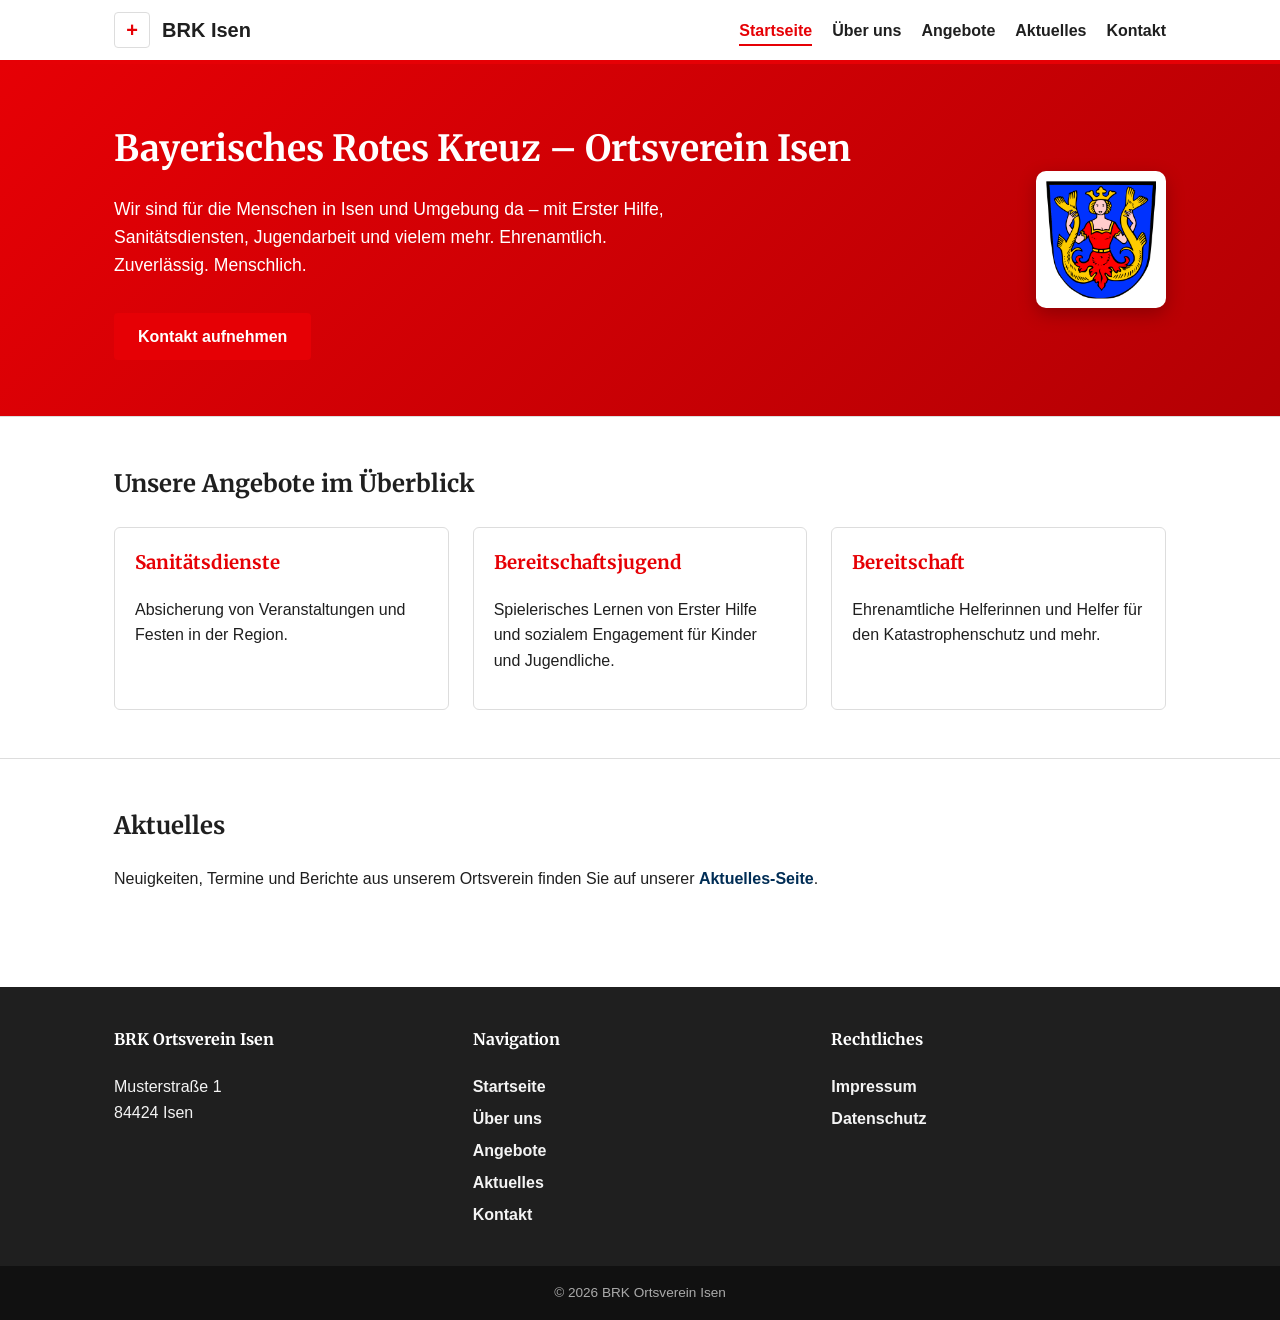
==== index.html @ 42ccf0a8 "Wappen des Marktes Isen im Startseiten-Banner ergänzen Nutzer-Upload (PNG, aus Chat extrahiert – Bil" ====
<!DOCTYPE html>
<html lang="de">
<head>
  <meta charset="UTF-8" />
  <meta name="viewport" content="width=device-width, initial-scale=1.0" />
  <title>BRK Isen – Startseite</title>
  <meta name="description" content="Willkommen beim Bayerischen Roten Kreuz, Ortsverein Isen. Informationen zu unseren Angeboten, Aktuellem und Kontaktmöglichkeiten." />
  <link rel="preconnect" href="https://fonts.googleapis.com" />
  <link rel="preconnect" href="https://fonts.gstatic.com" crossorigin />
  <link href="https://fonts.googleapis.com/css2?family=Merriweather:wght@400;700;900&display=swap" rel="stylesheet" />
  <link rel="stylesheet" href="css/style.css" />
</head>
<body>
  <header class="site-header">
    <div class="container">
      <a href="index.html" class="brand">
        <span class="logo-cross" aria-hidden="true">+</span>
        <span>BRK Isen</span>
      </a>
      <button class="nav-toggle" aria-label="Menü öffnen" aria-expanded="false">&#9776;</button>
      <nav class="main-nav" aria-label="Hauptnavigation">
        <ul>
          <li><a href="index.html" aria-current="page">Startseite</a></li>
          <li><a href="ueber-uns.html">Über uns</a></li>
          <li><a href="angebote.html">Angebote</a></li>
          <li><a href="aktuelles.html">Aktuelles</a></li>
          <li><a href="kontakt.html">Kontakt</a></li>
        </ul>
      </nav>
    </div>
  </header>

  <main>
    <section class="hero">
      <div class="container hero-inner">
        <div class="hero-text">
          <h1>Bayerisches Rotes Kreuz – Ortsverein Isen</h1>
          <p>Wir sind für die Menschen in Isen und Umgebung da – mit Erster Hilfe, Sanitätsdiensten, Jugendarbeit und vielem mehr. Ehrenamtlich. Zuverlässig. Menschlich.</p>
          <a class="btn btn-primary" href="kontakt.html">Kontakt aufnehmen</a>
        </div>
        <img class="hero-wappen" src="assets/img/wappen-isen.png" alt="Wappen des Marktes Isen" width="700" height="744" />
      </div>
    </section>

    <section>
      <div class="container">
        <h2 class="section-title">Unsere Angebote im Überblick</h2>
        <div class="card-grid">
          <div class="card">
            <h3>Sanitätsdienste</h3>
            <p>Absicherung von Veranstaltungen und Festen in der Region.</p>
          </div>
          <div class="card">
            <h3>Bereitschaftsjugend</h3>
            <p>Spielerisches Lernen von Erster Hilfe und sozialem Engagement für Kinder und Jugendliche.</p>
          </div>
          <div class="card">
            <h3>Bereitschaft</h3>
            <p>Ehrenamtliche Helferinnen und Helfer für den Katastrophenschutz und mehr.</p>
          </div>
        </div>
      </div>
    </section>

    <section>
      <div class="container">
        <h2 class="section-title">Aktuelles</h2>
        <p>Neuigkeiten, Termine und Berichte aus unserem Ortsverein finden Sie auf unserer <a href="aktuelles.html">Aktuelles-Seite</a>.</p>
      </div>
    </section>
  </main>

  <footer class="site-footer">
    <div class="container">
      <div>
        <h4>BRK Ortsverein Isen</h4>
        <p>Musterstraße 1<br />84424 Isen</p>
      </div>
      <div>
        <h4>Navigation</h4>
        <ul>
          <li><a href="index.html">Startseite</a></li>
          <li><a href="ueber-uns.html">Über uns</a></li>
          <li><a href="angebote.html">Angebote</a></li>
          <li><a href="aktuelles.html">Aktuelles</a></li>
          <li><a href="kontakt.html">Kontakt</a></li>
        </ul>
      </div>
      <div>
        <h4>Rechtliches</h4>
        <ul>
          <li><a href="impressum.html">Impressum</a></li>
          <li><a href="datenschutz.html">Datenschutz</a></li>
        </ul>
      </div>
    </div>
    <div class="footer-bottom">
      &copy; <span data-current-year>2026</span> BRK Ortsverein Isen
    </div>
  </footer>

  <script src="js/main.js"></script>
</body>
</html>
---- css/style.css ----
/* BRK Isen - Grundgerüst Stylesheet
   Farb- und Schrift-Tokens gemäß DRK-Corporate-Design, siehe
   docs/styleguide/tokens.md für Quellen und Belege. */

:root {
  /* Primärfarben (DRK-Rot, RGB 230/0/5 = #E60005, RAL 3020) */
  --color-red: #e60005;
  --color-red-dark: #b40004;
  --color-red-soft: #e46450; /* "weiches Rot" für Web laut Styleguide */

  /* Sekundärfarbe (DRK-Dunkelblau, RGB 0/45/85 = #002D55, RAL 5003) */
  --color-blue-dark: #002d55;

  --color-black: #000000;
  --color-dark: #1f1f1f;
  --color-gray: #555555;
  --color-light-gray: #f4f4f4;
  --color-border: #dddddd;
  --color-white: #ffffff;
  --max-width: 1100px;

  /* Schrift: Merriweather (Headlines) + Helvetica/Arial (Fließtext),
     siehe docs/styleguide/tokens.md */
  --font-heading: "Merriweather", Georgia, serif;
  --font-body: "Helvetica Neue", Helvetica, Arial, sans-serif;
}

* {
  box-sizing: border-box;
}

html {
  scroll-behavior: smooth;
}

body {
  margin: 0;
  font-family: var(--font-body);
  color: var(--color-dark);
  line-height: 1.6;
  background: var(--color-white);
}

h1,
h2,
h3,
h4,
h5,
h6 {
  font-family: var(--font-heading);
}

img {
  max-width: 100%;
  display: block;
}

/* Fließtext-Links: DRK-Dunkelblau, fett (Neue Helvetica Bold laut Styleguide) */
a {
  color: var(--color-blue-dark);
  font-weight: 700;
  text-decoration: none;
}

a:hover {
  text-decoration: underline;
}

.container {
  max-width: var(--max-width);
  margin: 0 auto;
  padding: 0 1.5rem;
}

/* Header */

.site-header {
  background: var(--color-white);
  border-bottom: 4px solid var(--color-red);
  position: sticky;
  top: 0;
  z-index: 100;
}

.site-header .container {
  display: flex;
  align-items: center;
  justify-content: space-between;
  padding-top: 0.75rem;
  padding-bottom: 0.75rem;
  flex-wrap: wrap;
  gap: 0.5rem;
}

.brand {
  display: flex;
  align-items: center;
  gap: 0.75rem;
  font-weight: bold;
  font-size: 1.25rem;
  color: var(--color-dark);
}

.brand:hover {
  text-decoration: none;
}

/* Rotkreuz-Symbol: laut Styleguide immer rot auf weißem Grund, nie
   umgefärbt oder invertiert. */
.brand .logo-cross {
  display: inline-flex;
  align-items: center;
  justify-content: center;
  width: 2.25rem;
  height: 2.25rem;
  background: var(--color-white);
  color: var(--color-red);
  border: 1px solid var(--color-border);
  font-weight: 900;
  border-radius: 4px;
}

.main-nav ul {
  display: flex;
  gap: 1.25rem;
  list-style: none;
  margin: 0;
  padding: 0;
  flex-wrap: wrap;
}

.main-nav a {
  color: var(--color-dark);
  font-weight: 600;
  padding: 0.35rem 0;
  border-bottom: 2px solid transparent;
}

.main-nav a:hover,
.main-nav a[aria-current="page"] {
  color: var(--color-red);
  border-bottom-color: var(--color-red);
  text-decoration: none;
}

/* Hero */

.hero {
  background: linear-gradient(135deg, var(--color-red) 0%, var(--color-red-dark) 100%);
  color: var(--color-white);
  padding: 3.5rem 0;
}

.hero-inner {
  display: flex;
  align-items: center;
  justify-content: space-between;
  gap: 2rem;
  flex-wrap: wrap;
}

.hero-text {
  flex: 1 1 320px;
}

.hero h1 {
  margin: 0 0 0.75rem;
  font-size: 2.25rem;
}

.hero p {
  max-width: 60ch;
  font-size: 1.1rem;
}

.hero .btn {
  margin-top: 1rem;
}

/* Wappen des Marktes Isen: eigene Bildmarke der Gemeinde, kein Teil des
   DRK-Corporate-Designs – daher bewusst auf weißer Grundplatte abgesetzt. */
.hero-wappen {
  flex: 0 0 auto;
  width: 130px;
  height: auto;
  background: var(--color-white);
  padding: 0.6rem;
  border-radius: 10px;
  box-shadow: 0 6px 18px rgba(0, 0, 0, 0.25);
}

/* Buttons */

.btn {
  display: inline-block;
  background: var(--color-white);
  color: var(--color-red) !important;
  font-weight: 700;
  padding: 0.65rem 1.5rem;
  border-radius: 4px;
  text-decoration: none !important;
}

.btn:hover {
  background: var(--color-light-gray);
}

.btn-primary {
  background: var(--color-red);
  color: var(--color-white) !important;
}

.btn-primary:hover {
  background: var(--color-red-dark);
}

/* Page header (non-home pages) */

.page-header {
  background: var(--color-light-gray);
  border-bottom: 1px solid var(--color-border);
  padding: 2rem 0;
}

.page-header h1 {
  margin: 0;
}

/* Main content sections */

main {
  min-height: 50vh;
}

section {
  padding: 3rem 0;
}

section + section {
  border-top: 1px solid var(--color-border);
}

.section-title {
  margin-top: 0;
}

.card-grid {
  display: grid;
  grid-template-columns: repeat(auto-fit, minmax(220px, 1fr));
  gap: 1.5rem;
  margin-top: 1.5rem;
}

.card {
  border: 1px solid var(--color-border);
  border-radius: 6px;
  padding: 1.25rem;
  background: var(--color-white);
}

.card h3 {
  margin-top: 0;
  color: var(--color-red);
}

/* Forms */

form {
  max-width: 40rem;
  margin-top: 1.5rem;
}

label {
  display: block;
  font-weight: 600;
  margin-bottom: 0.3rem;
  margin-top: 1rem;
}

input,
textarea,
select {
  width: 100%;
  padding: 0.6rem;
  border: 1px solid var(--color-border);
  border-radius: 4px;
  font-family: inherit;
  font-size: 1rem;
}

textarea {
  resize: vertical;
}

/* Footer */

.site-footer {
  background: var(--color-dark);
  color: var(--color-light-gray);
  margin-top: 2rem;
}

.site-footer .container {
  padding-top: 2.5rem;
  padding-bottom: 2rem;
  display: grid;
  grid-template-columns: repeat(auto-fit, minmax(200px, 1fr));
  gap: 1.5rem;
}

.site-footer h4 {
  margin-top: 0;
  color: var(--color-white);
}

.site-footer a {
  color: var(--color-light-gray);
}

.site-footer ul {
  list-style: none;
  padding: 0;
  margin: 0;
}

.site-footer li {
  margin-bottom: 0.4rem;
}

.footer-bottom {
  text-align: center;
  padding: 1rem 0;
  background: #111111;
  color: #aaaaaa;
  font-size: 0.85rem;
}

/* Nav toggle (mobile) */

.nav-toggle {
  display: none;
  background: none;
  border: none;
  font-size: 1.5rem;
  cursor: pointer;
}

@media (max-width: 700px) {
  .nav-toggle {
    display: block;
  }

  .main-nav {
    display: none;
    width: 100%;
  }

  .main-nav.is-open {
    display: block;
  }

  .main-nav ul {
    flex-direction: column;
    gap: 0.5rem;
    padding: 1rem 0;
  }

  .hero-wappen {
    width: 90px;
  }
}
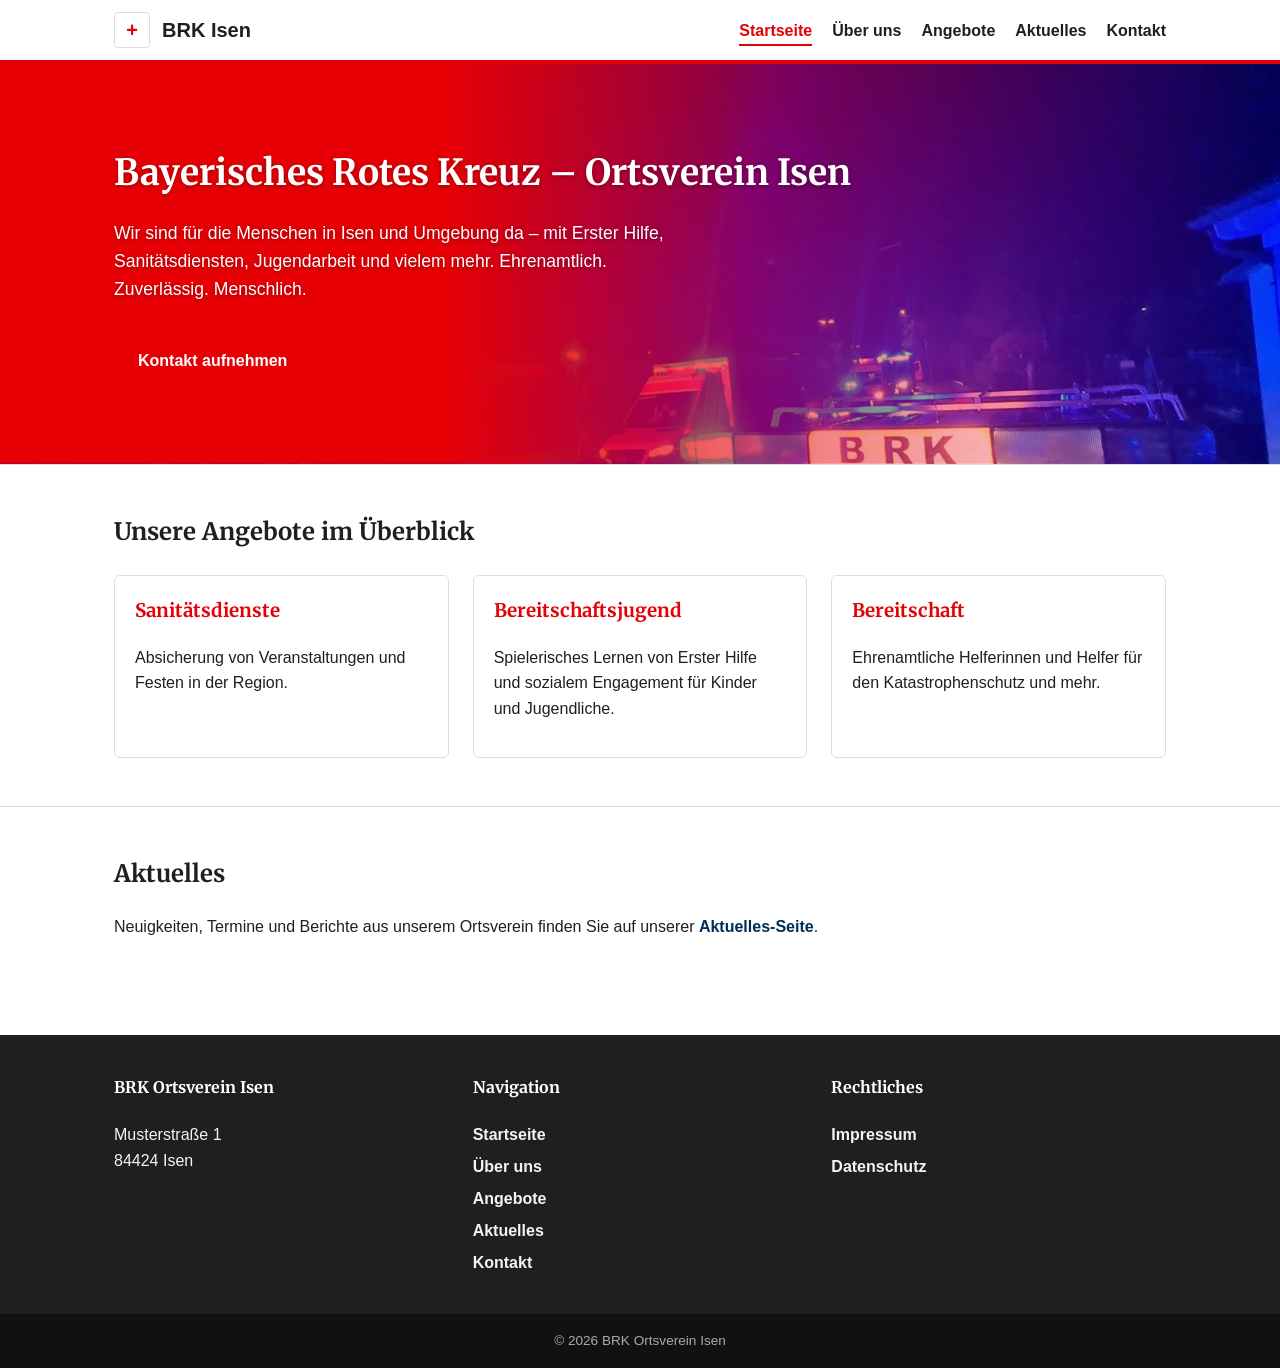
==== commit 01523c20: "Hero-Banner: Wappen durch Einsatzfoto mit Verlauf ersetzen Startseiten-Banner nutzt jetzt ein vom Nu" ====
--- a/index.html
+++ b/index.html
@@ -32,13 +32,10 @@
 
   <main>
     <section class="hero">
-      <div class="container hero-inner">
-        <div class="hero-text">
-          <h1>Bayerisches Rotes Kreuz – Ortsverein Isen</h1>
-          <p>Wir sind für die Menschen in Isen und Umgebung da – mit Erster Hilfe, Sanitätsdiensten, Jugendarbeit und vielem mehr. Ehrenamtlich. Zuverlässig. Menschlich.</p>
-          <a class="btn btn-primary" href="kontakt.html">Kontakt aufnehmen</a>
-        </div>
-        <img class="hero-wappen" src="assets/img/wappen-isen.png" alt="Wappen des Marktes Isen" width="700" height="744" />
+      <div class="container">
+        <h1>Bayerisches Rotes Kreuz – Ortsverein Isen</h1>
+        <p>Wir sind für die Menschen in Isen und Umgebung da – mit Erster Hilfe, Sanitätsdiensten, Jugendarbeit und vielem mehr. Ehrenamtlich. Zuverlässig. Menschlich.</p>
+        <a class="btn btn-primary" href="kontakt.html">Kontakt aufnehmen</a>
       </div>
     </section>
 
--- a/css/style.css
+++ b/css/style.css
@@ -145,48 +145,39 @@
 
 /* Hero */
 
+/* Hero-Hintergrundfoto: DRK-Rot faded von links (Textbereich, deckend)
+   nach rechts (Foto sichtbar) über linear-gradient + Einsatzfoto. */
 .hero {
-  background: linear-gradient(135deg, var(--color-red) 0%, var(--color-red-dark) 100%);
+  background-image: linear-gradient(
+      90deg,
+      var(--color-red) 0%,
+      var(--color-red) 35%,
+      rgba(230, 0, 5, 0.55) 60%,
+      rgba(230, 0, 5, 0) 100%
+    ),
+    url("../assets/img/hero-einsatz.webp");
+  background-size: cover;
+  background-position: center;
+  background-repeat: no-repeat;
+  background-color: var(--color-red-dark);
   color: var(--color-white);
-  padding: 3.5rem 0;
-}
-
-.hero-inner {
-  display: flex;
-  align-items: center;
-  justify-content: space-between;
-  gap: 2rem;
-  flex-wrap: wrap;
-}
-
-.hero-text {
-  flex: 1 1 320px;
+  padding: 5rem 0;
 }
 
 .hero h1 {
   margin: 0 0 0.75rem;
   font-size: 2.25rem;
+  text-shadow: 0 1px 4px rgba(0, 0, 0, 0.35);
 }
 
 .hero p {
   max-width: 60ch;
   font-size: 1.1rem;
+  text-shadow: 0 1px 4px rgba(0, 0, 0, 0.35);
 }
 
 .hero .btn {
   margin-top: 1rem;
-}
-
-/* Wappen des Marktes Isen: eigene Bildmarke der Gemeinde, kein Teil des
-   DRK-Corporate-Designs – daher bewusst auf weißer Grundplatte abgesetzt. */
-.hero-wappen {
-  flex: 0 0 auto;
-  width: 130px;
-  height: auto;
-  background: var(--color-white);
-  padding: 0.6rem;
-  border-radius: 10px;
-  box-shadow: 0 6px 18px rgba(0, 0, 0, 0.25);
 }
 
 /* Buttons */
@@ -364,8 +355,4 @@
     gap: 0.5rem;
     padding: 1rem 0;
   }
-
-  .hero-wappen {
-    width: 90px;
-  }
-}
+}
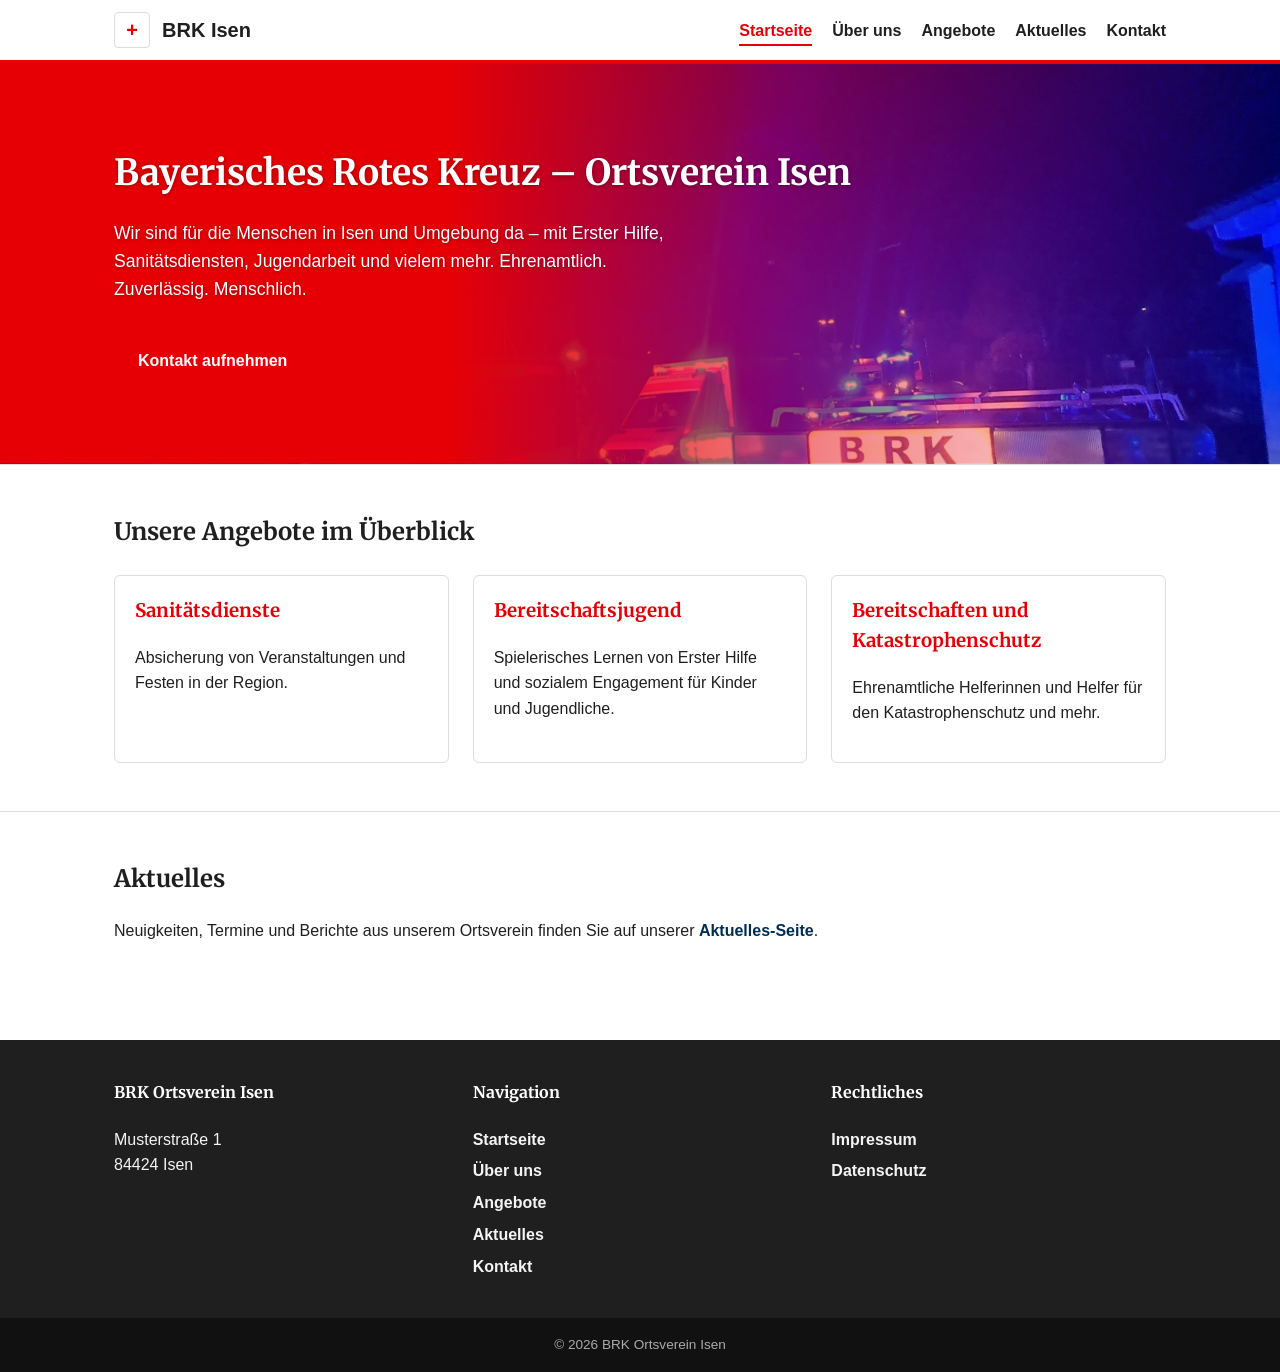
==== commit bf999de7: "Angebote bereinigen und Bereitschaft einheitlich benennen Soziale Dienste (Angebote) und Wasserwacht" ====
--- a/index.html
+++ b/index.html
@@ -52,7 +52,7 @@
             <p>Spielerisches Lernen von Erster Hilfe und sozialem Engagement für Kinder und Jugendliche.</p>
           </div>
           <div class="card">
-            <h3>Bereitschaft</h3>
+            <h3>Bereitschaften und Katastrophenschutz</h3>
             <p>Ehrenamtliche Helferinnen und Helfer für den Katastrophenschutz und mehr.</p>
           </div>
         </div>
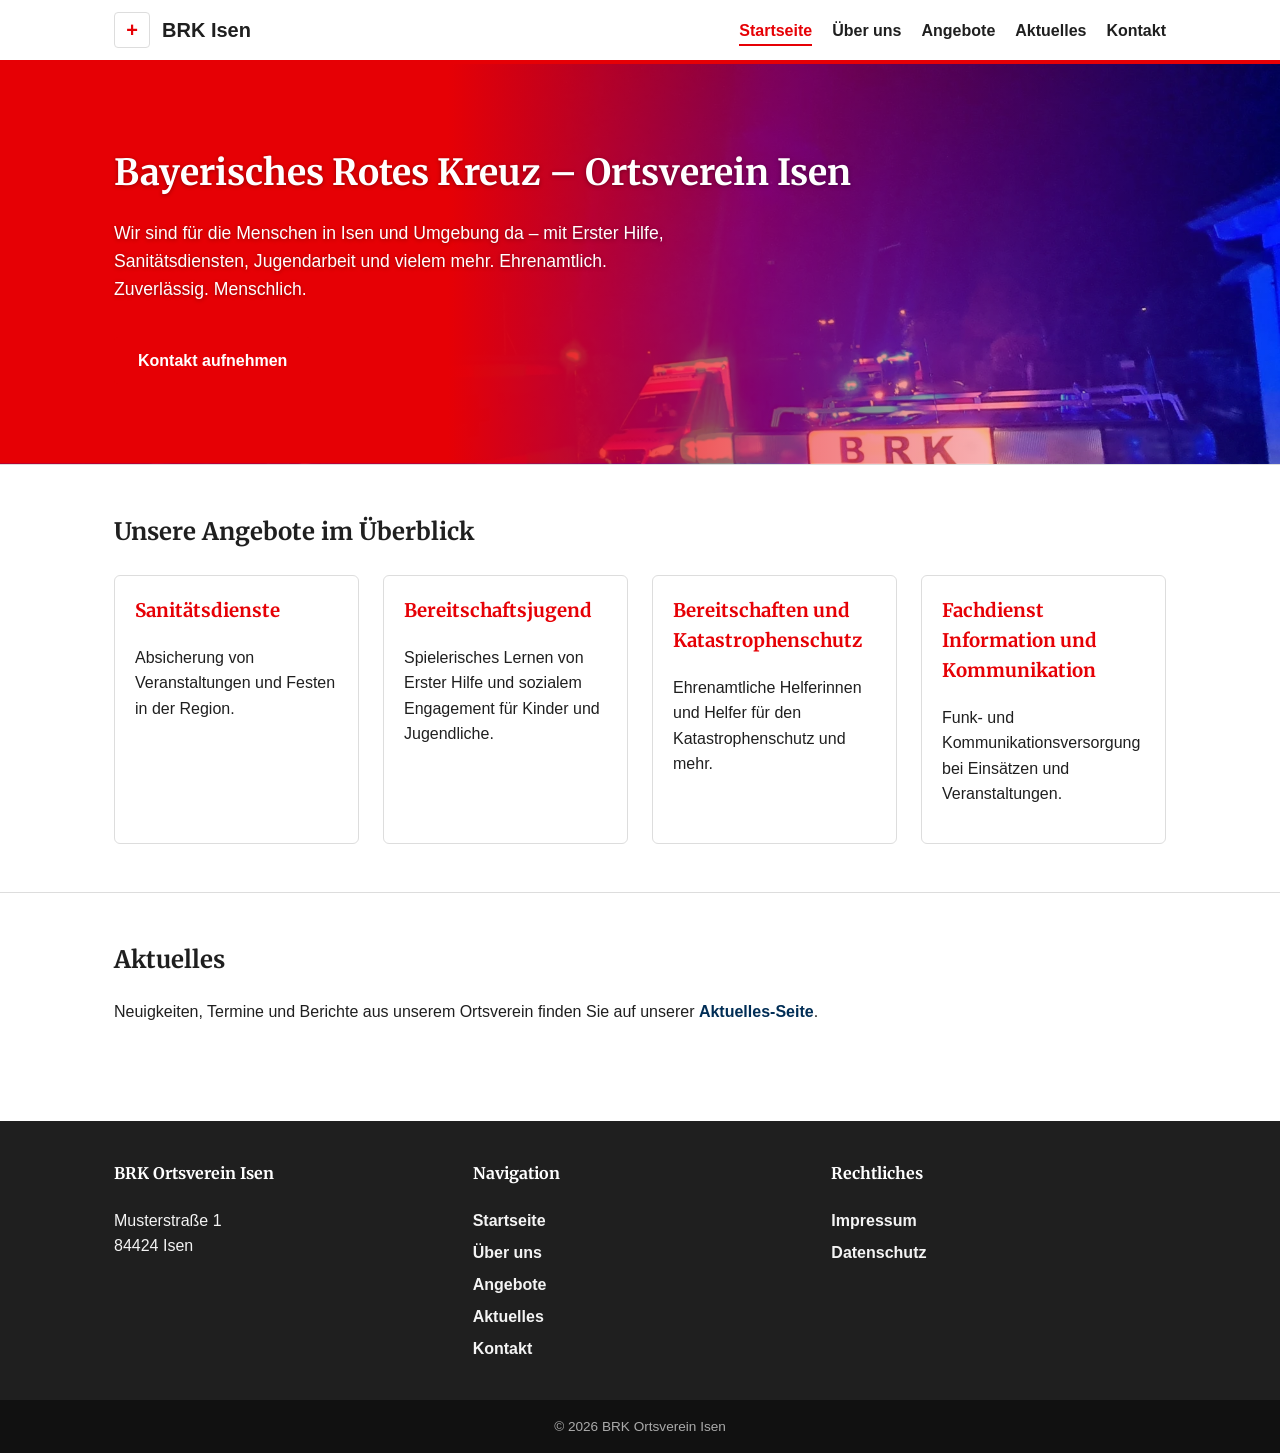
==== commit 35aaf18b: "Fachdienst Information und Kommunikation ergänzen Neue Angebotskarte auf Startseite und Angebote für" ====
--- a/index.html
+++ b/index.html
@@ -55,6 +55,10 @@
             <h3>Bereitschaften und Katastrophenschutz</h3>
             <p>Ehrenamtliche Helferinnen und Helfer für den Katastrophenschutz und mehr.</p>
           </div>
+          <div class="card">
+            <h3>Fachdienst Information und Kommunikation</h3>
+            <p>Funk- und Kommunikationsversorgung bei Einsätzen und Veranstaltungen.</p>
+          </div>
         </div>
       </div>
     </section>
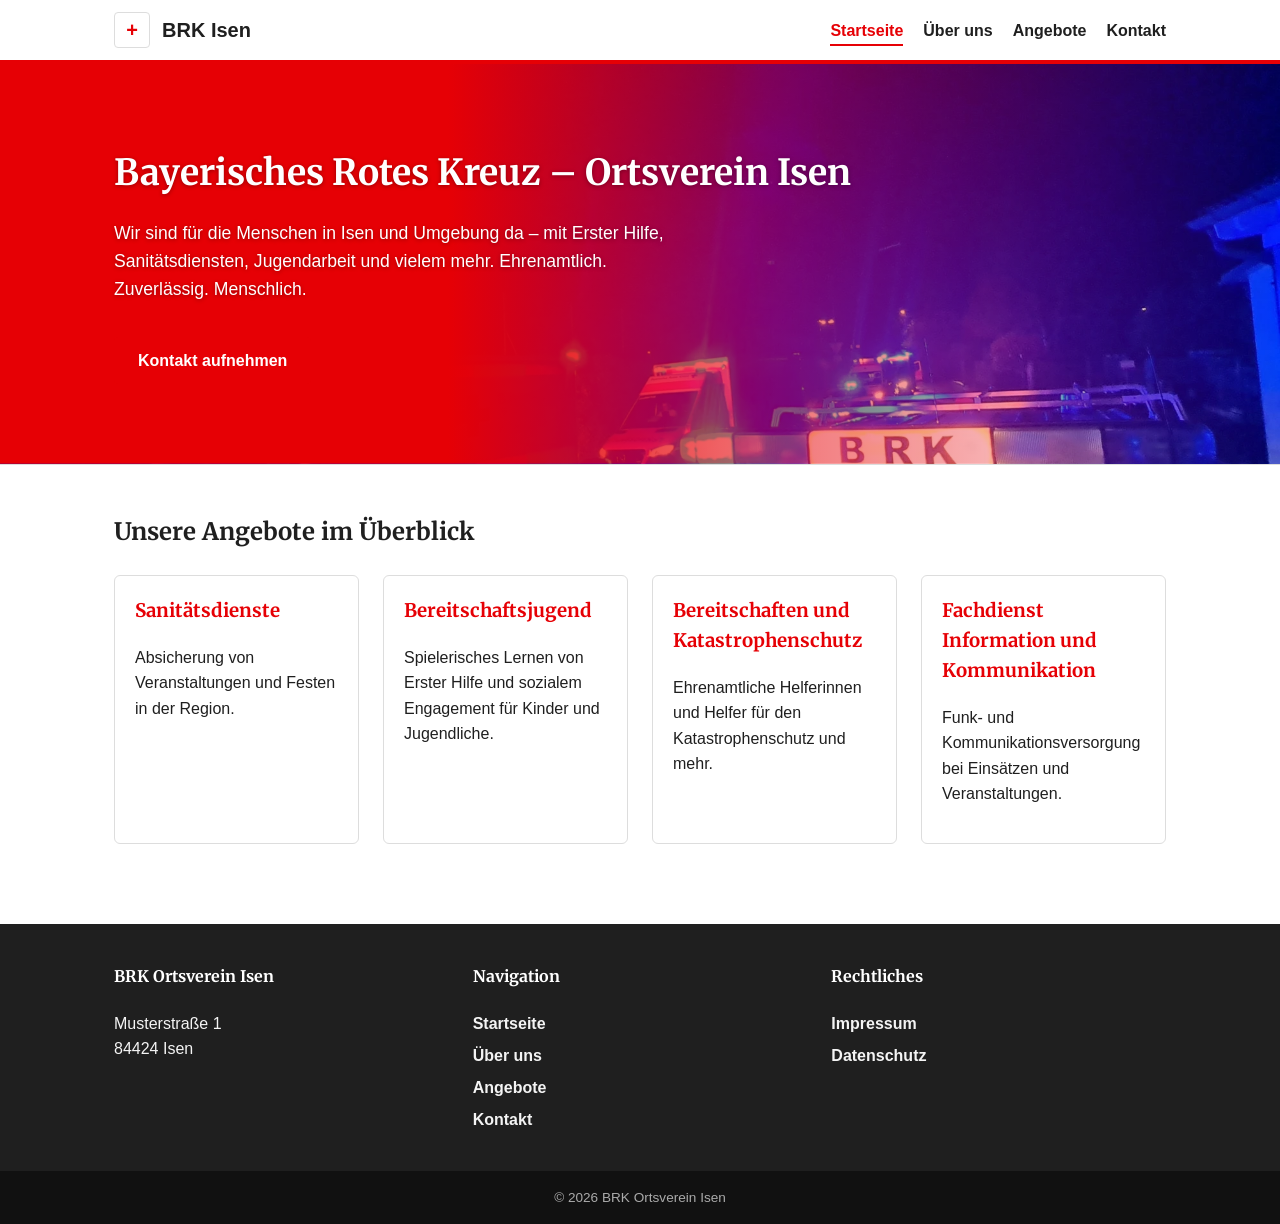
==== commit 38698226: "Bereich "Aktuelles" komplett entfernen Unterseite aktuelles.html gelöscht, Navigationspunkt aus Head" ====
--- a/index.html
+++ b/index.html
@@ -23,7 +23,6 @@
           <li><a href="index.html" aria-current="page">Startseite</a></li>
           <li><a href="ueber-uns.html">Über uns</a></li>
           <li><a href="angebote.html">Angebote</a></li>
-          <li><a href="aktuelles.html">Aktuelles</a></li>
           <li><a href="kontakt.html">Kontakt</a></li>
         </ul>
       </nav>
@@ -63,12 +62,6 @@
       </div>
     </section>
 
-    <section>
-      <div class="container">
-        <h2 class="section-title">Aktuelles</h2>
-        <p>Neuigkeiten, Termine und Berichte aus unserem Ortsverein finden Sie auf unserer <a href="aktuelles.html">Aktuelles-Seite</a>.</p>
-      </div>
-    </section>
   </main>
 
   <footer class="site-footer">
@@ -83,7 +76,6 @@
           <li><a href="index.html">Startseite</a></li>
           <li><a href="ueber-uns.html">Über uns</a></li>
           <li><a href="angebote.html">Angebote</a></li>
-          <li><a href="aktuelles.html">Aktuelles</a></li>
           <li><a href="kontakt.html">Kontakt</a></li>
         </ul>
       </div>
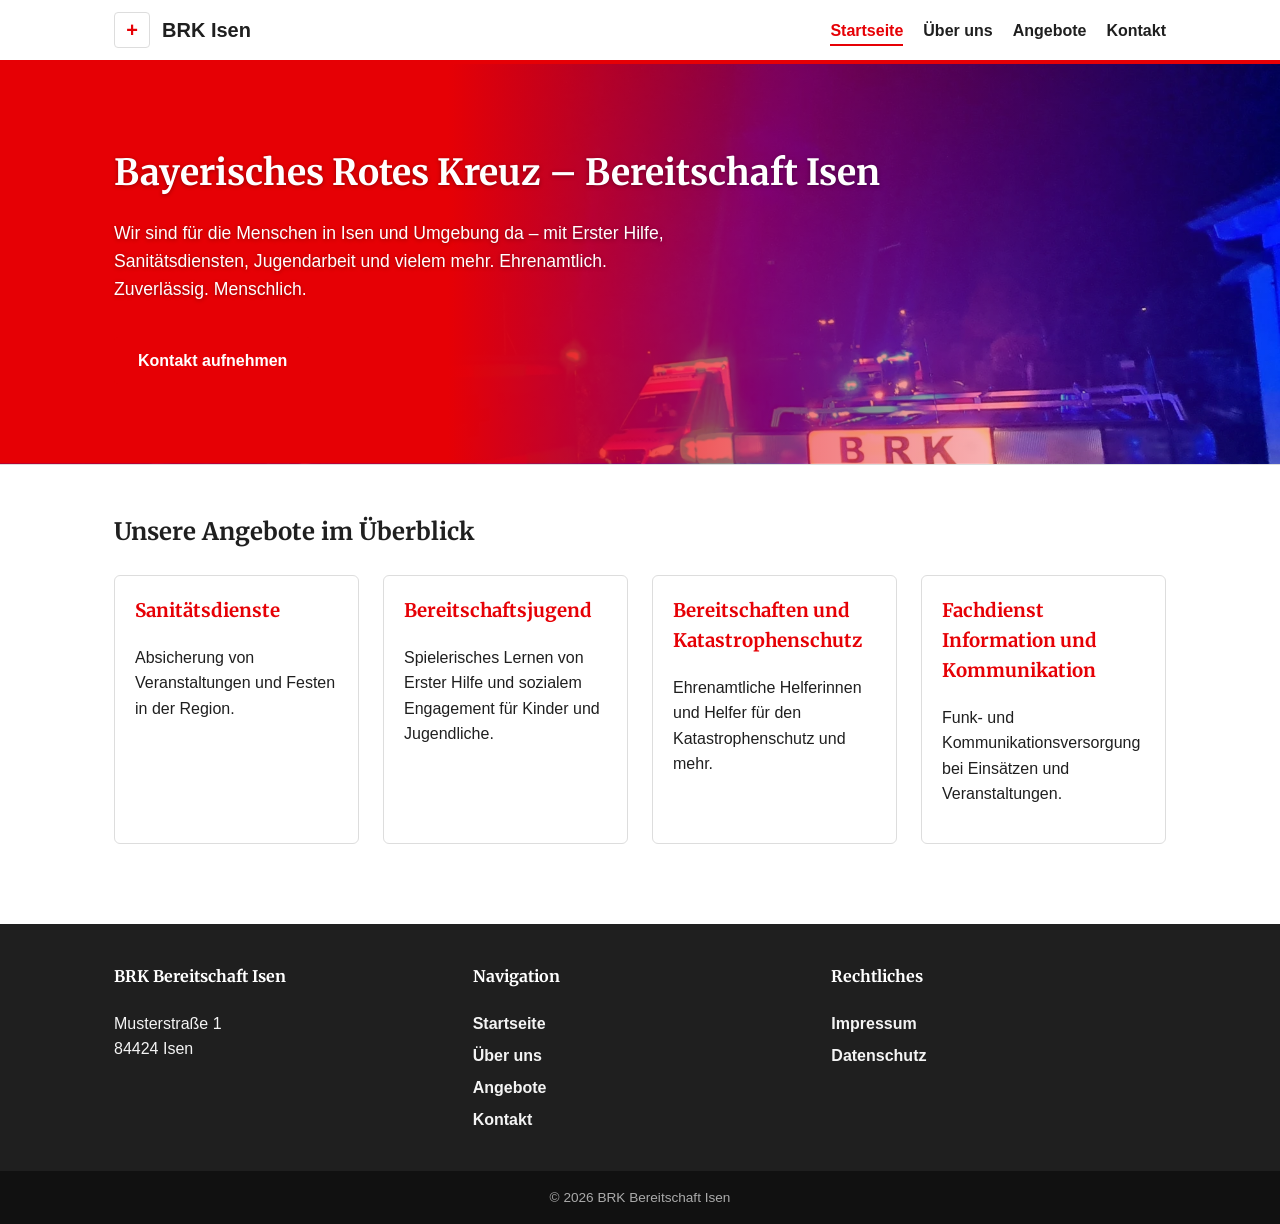
==== commit edf50a82: ""Ortsverein Isen" durchgängig zu "Bereitschaft Isen" ändern Wir sind kein Verein, sondern eine Berei" ====
--- a/index.html
+++ b/index.html
@@ -4,7 +4,7 @@
   <meta charset="UTF-8" />
   <meta name="viewport" content="width=device-width, initial-scale=1.0" />
   <title>BRK Isen – Startseite</title>
-  <meta name="description" content="Willkommen beim Bayerischen Roten Kreuz, Ortsverein Isen. Informationen zu unseren Angeboten, Aktuellem und Kontaktmöglichkeiten." />
+  <meta name="description" content="Willkommen beim Bayerischen Roten Kreuz, Bereitschaft Isen. Informationen zu unseren Angeboten, Aktuellem und Kontaktmöglichkeiten." />
   <link rel="preconnect" href="https://fonts.googleapis.com" />
   <link rel="preconnect" href="https://fonts.gstatic.com" crossorigin />
   <link href="https://fonts.googleapis.com/css2?family=Merriweather:wght@400;700;900&display=swap" rel="stylesheet" />
@@ -32,7 +32,7 @@
   <main>
     <section class="hero">
       <div class="container">
-        <h1>Bayerisches Rotes Kreuz – Ortsverein Isen</h1>
+        <h1>Bayerisches Rotes Kreuz – Bereitschaft Isen</h1>
         <p>Wir sind für die Menschen in Isen und Umgebung da – mit Erster Hilfe, Sanitätsdiensten, Jugendarbeit und vielem mehr. Ehrenamtlich. Zuverlässig. Menschlich.</p>
         <a class="btn btn-primary" href="kontakt.html">Kontakt aufnehmen</a>
       </div>
@@ -67,7 +67,7 @@
   <footer class="site-footer">
     <div class="container">
       <div>
-        <h4>BRK Ortsverein Isen</h4>
+        <h4>BRK Bereitschaft Isen</h4>
         <p>Musterstraße 1<br />84424 Isen</p>
       </div>
       <div>
@@ -88,7 +88,7 @@
       </div>
     </div>
     <div class="footer-bottom">
-      &copy; <span data-current-year>2026</span> BRK Ortsverein Isen
+      &copy; <span data-current-year>2026</span> BRK Bereitschaft Isen
     </div>
   </footer>
 
--- a/css/style.css
+++ b/css/style.css
@@ -242,6 +242,23 @@
   margin-top: 1.5rem;
 }
 
+.social-link {
+  margin-top: 1.5rem;
+}
+
+.social-link a {
+  display: inline-flex;
+  align-items: center;
+  gap: 0.75rem;
+  font-size: 1.05rem;
+}
+
+.social-icon {
+  width: 32px;
+  height: 32px;
+  flex-shrink: 0;
+}
+
 .card {
   border: 1px solid var(--color-border);
   border-radius: 6px;
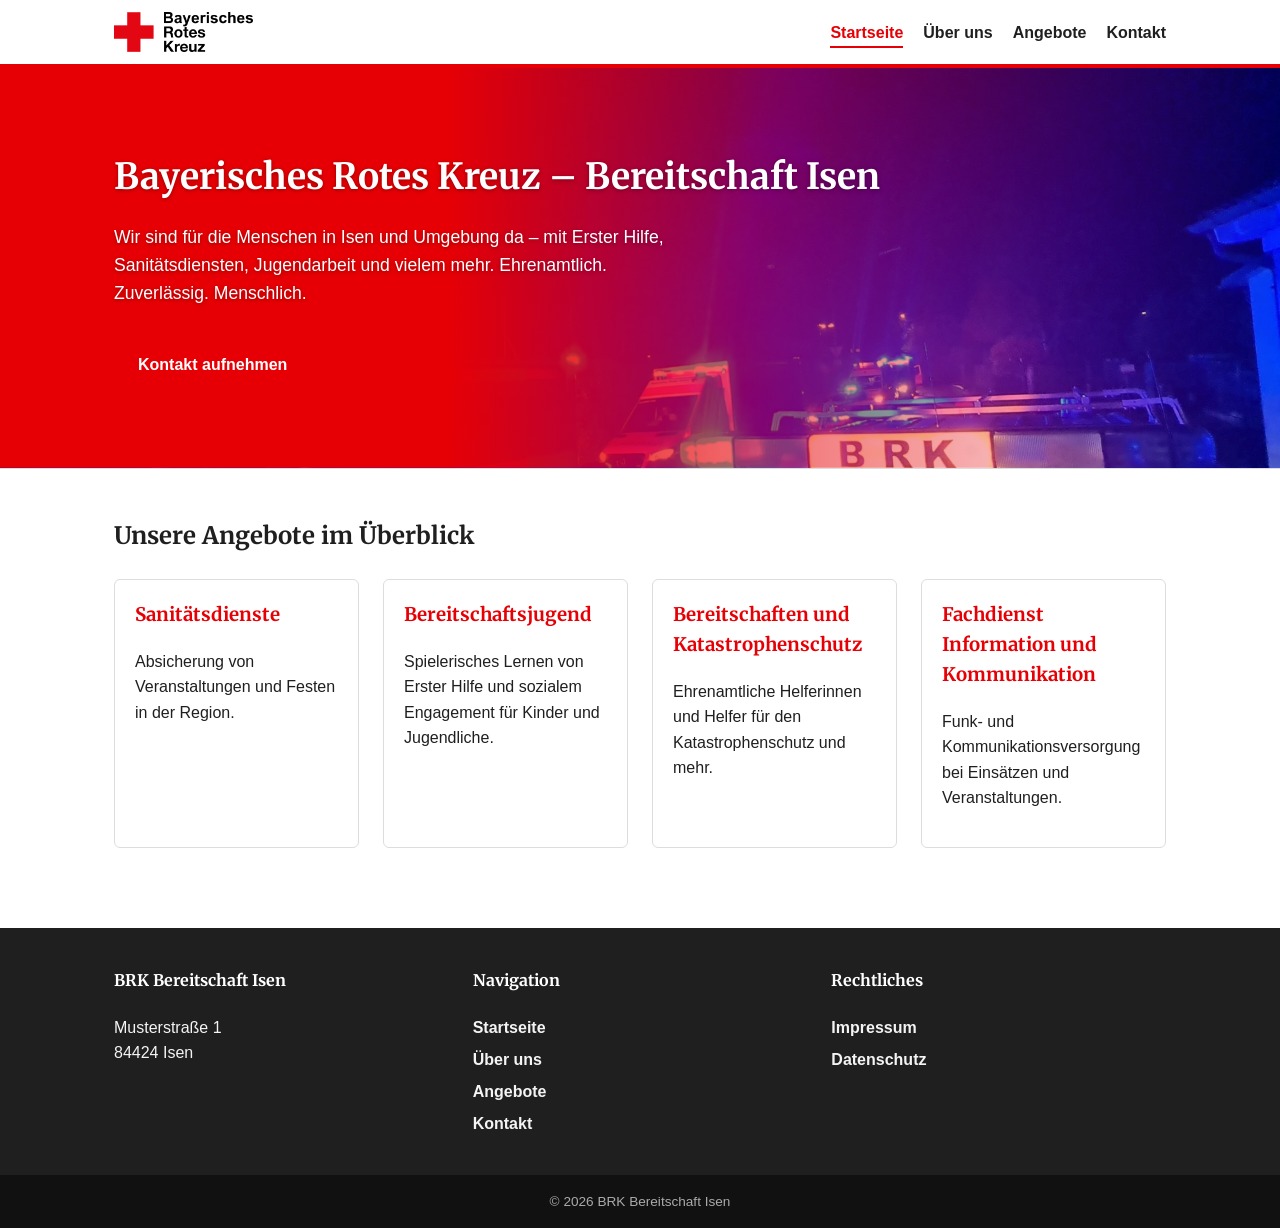
==== commit 445364d7: "Offizielles BRK-Logo im Header einbinden Ersetzt den Text-/Symbol-Platzhalter ("+" plus "BRK Isen") " ====
--- a/index.html
+++ b/index.html
@@ -14,8 +14,7 @@
   <header class="site-header">
     <div class="container">
       <a href="index.html" class="brand">
-        <span class="logo-cross" aria-hidden="true">+</span>
-        <span>BRK Isen</span>
+        <img class="brand-logo" src="assets/img/brk-logo.webp" alt="Bayerisches Rotes Kreuz – Bereitschaft Isen" />
       </a>
       <button class="nav-toggle" aria-label="Menü öffnen" aria-expanded="false">&#9776;</button>
       <nav class="main-nav" aria-label="Hauptnavigation">
--- a/css/style.css
+++ b/css/style.css
@@ -105,19 +105,10 @@
   text-decoration: none;
 }
 
-/* Rotkreuz-Symbol: laut Styleguide immer rot auf weißem Grund, nie
-   umgefärbt oder invertiert. */
-.brand .logo-cross {
-  display: inline-flex;
-  align-items: center;
-  justify-content: center;
-  width: 2.25rem;
-  height: 2.25rem;
-  background: var(--color-white);
-  color: var(--color-red);
-  border: 1px solid var(--color-border);
-  font-weight: 900;
-  border-radius: 4px;
+.brand-logo {
+  height: 40px;
+  width: auto;
+  display: block;
 }
 
 .main-nav ul {
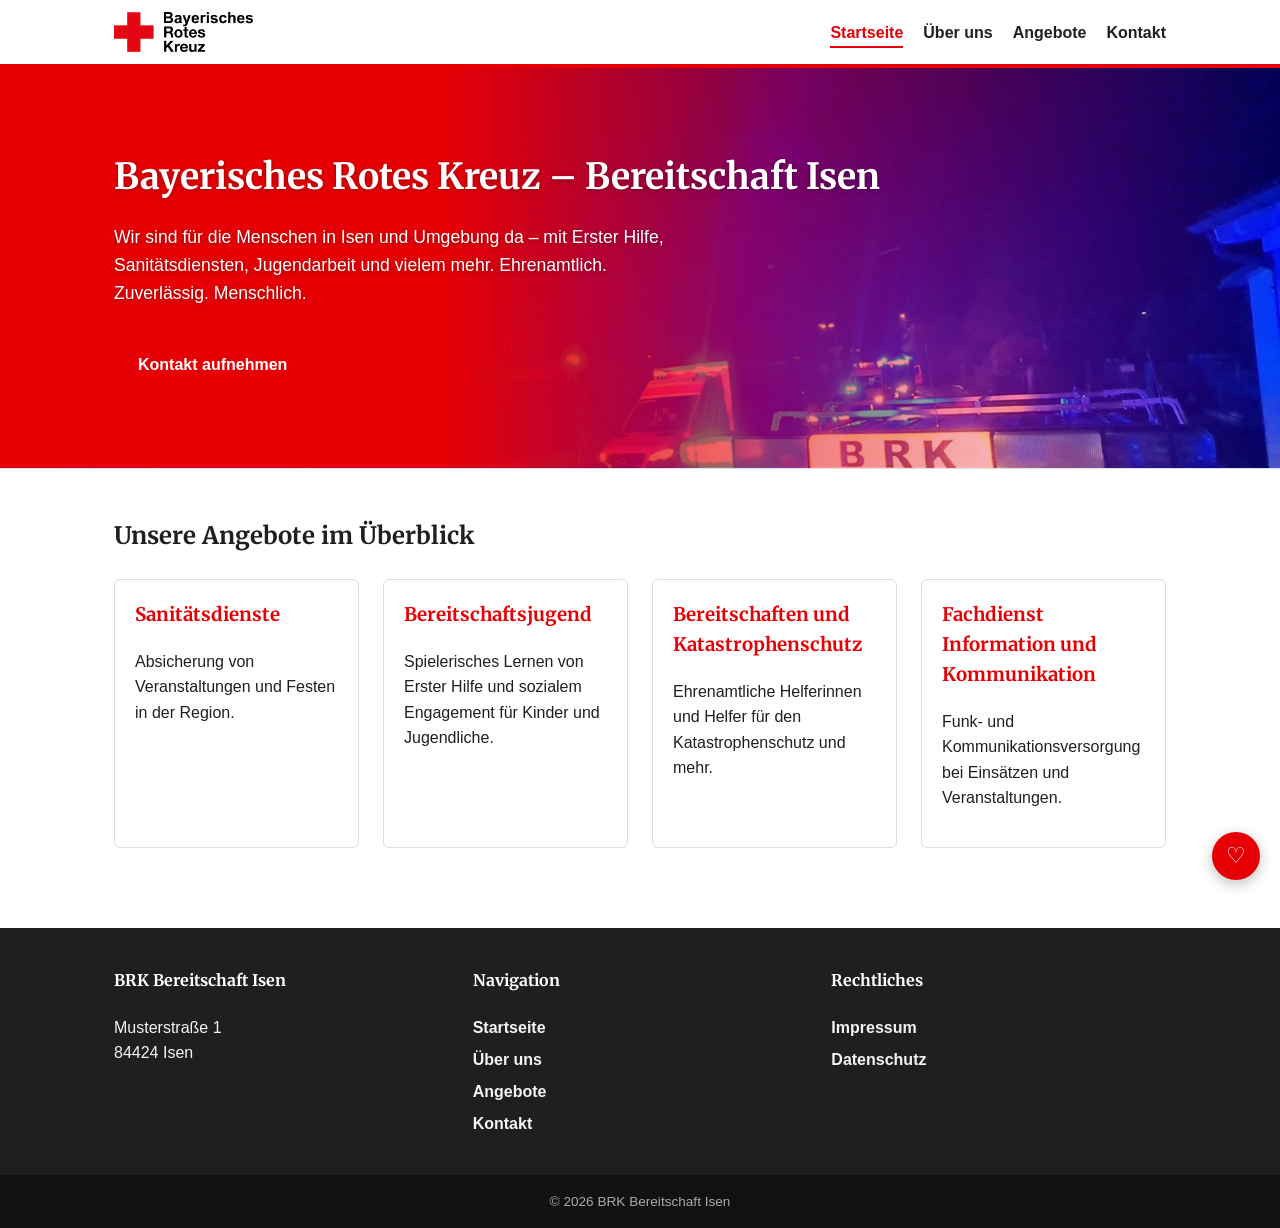
==== commit 7b3e0639: "Unaufdringliches Spenden-Flyout mit PayPal-Link ergänzen Fixierter, kleiner Button unten rechts auf " ====
--- a/index.html
+++ b/index.html
@@ -91,6 +91,17 @@
     </div>
   </footer>
 
+  <div class="donate-flyout">
+    <button type="button" class="donate-toggle" aria-expanded="false" aria-controls="donate-panel">
+      <span aria-hidden="true">&#9825;</span>
+      <span class="sr-only">Spenden</span>
+    </button>
+    <div class="donate-panel" id="donate-panel" hidden>
+      <p>Unterstützen Sie unsere ehrenamtliche Arbeit.</p>
+      <a class="btn btn-primary" href="https://www.paypal.com/donate/?hosted_button_id=E8Y52CV9GP7BU&amp;source=qr" target="_blank" rel="noopener noreferrer">Jetzt spenden</a>
+    </div>
+  </div>
+
   <script src="js/main.js"></script>
 </body>
 </html>
--- a/css/style.css
+++ b/css/style.css
@@ -334,6 +334,75 @@
   font-size: 0.85rem;
 }
 
+.sr-only {
+  position: absolute;
+  width: 1px;
+  height: 1px;
+  padding: 0;
+  margin: -1px;
+  overflow: hidden;
+  clip: rect(0, 0, 0, 0);
+  white-space: nowrap;
+  border: 0;
+}
+
+/* Spenden-Flyout: unaufdringlicher Button, klappt auf Klick ein Panel auf */
+
+.donate-flyout {
+  position: fixed;
+  right: 1.25rem;
+  bottom: 1.25rem;
+  z-index: 150;
+  display: flex;
+  flex-direction: column;
+  align-items: flex-end;
+  gap: 0.75rem;
+}
+
+.donate-toggle {
+  width: 3rem;
+  height: 3rem;
+  border-radius: 50%;
+  background: var(--color-red);
+  color: var(--color-white);
+  border: none;
+  font-size: 1.35rem;
+  line-height: 1;
+  display: flex;
+  align-items: center;
+  justify-content: center;
+  cursor: pointer;
+  box-shadow: 0 4px 14px rgba(0, 0, 0, 0.25);
+}
+
+.donate-toggle:hover {
+  background: var(--color-red-dark);
+}
+
+.donate-panel {
+  width: 220px;
+  background: var(--color-white);
+  border: 1px solid var(--color-border);
+  border-radius: 10px;
+  box-shadow: 0 8px 24px rgba(0, 0, 0, 0.2);
+  padding: 1rem 1.1rem;
+  text-align: center;
+}
+
+.donate-panel[hidden] {
+  display: none;
+}
+
+.donate-panel p {
+  margin: 0 0 0.75rem;
+  font-size: 0.9rem;
+  color: var(--color-dark);
+}
+
+.donate-panel .btn {
+  width: 100%;
+}
+
 /* Nav toggle (mobile) */
 
 .nav-toggle {
@@ -363,4 +432,13 @@
     gap: 0.5rem;
     padding: 1rem 0;
   }
-}
+
+  .donate-flyout {
+    right: 1rem;
+    bottom: 1rem;
+  }
+
+  .donate-panel {
+    width: 180px;
+  }
+}
